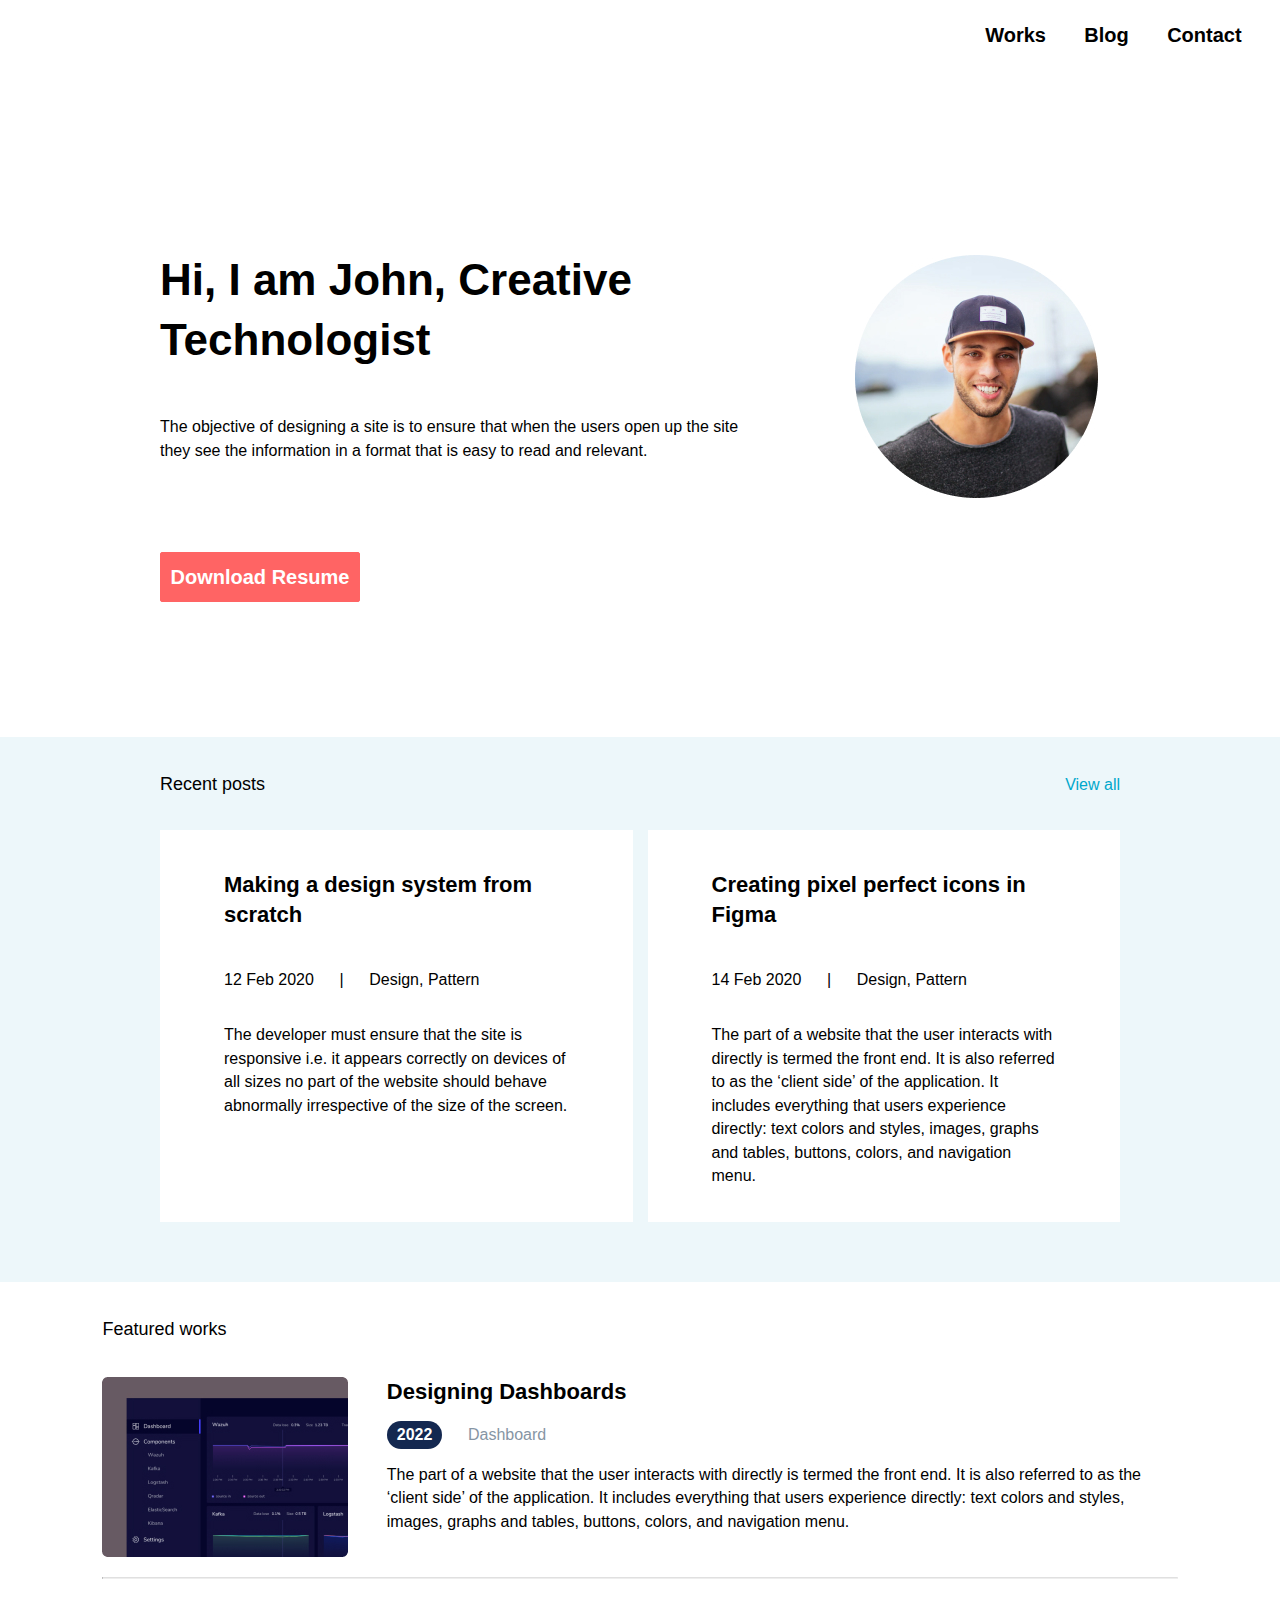
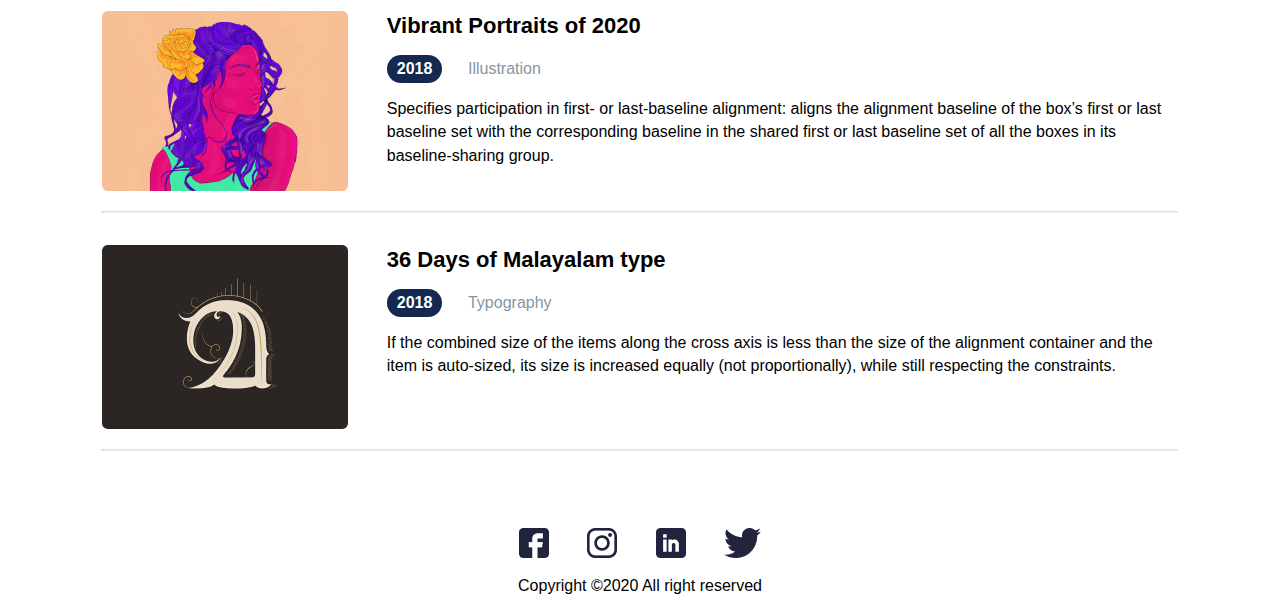
==== index.html @ e94f2666 "Home page ready" ====
<!DOCTYPE html>
<html class="no-js" lang="en">
  <head>
    <meta charset="utf-8" />
    <link href="css/styles.css" rel="stylesheet" />
    <title>Portfolio</title>
    <meta name="viewport" content="width=device-width, initialscale=1.0" />
  </head>
  <body>
    <svg
      style="position: absolute; width: 0; height: 0; overflow: hidden"
      version="1.1"
      xmlns="http://www.w3.org/2000/svg"
      xmlns:xlink="http://www.w3.org/1999/xlink"
    >
      <defs>
        <symbol id="icon-menu" viewBox="0 0 24 24">
          <path
            d="M3 13h18c0.552 0 1-0.448 1-1s-0.448-1-1-1h-18c-0.552 0-1 0.448-1 1s0.448 1 1 1zM3 7h18c0.552 0 1-0.448 1-1s-0.448-1-1-1h-18c-0.552 0-1 0.448-1 1s0.448 1 1 1zM3 19h18c0.552 0 1-0.448 1-1s-0.448-1-1-1h-18c-0.552 0-1 0.448-1 1s0.448 1 1 1z"
          ></path>
        </symbol>
      </defs>
    </svg>
    <section id="hello">
      <div class="hello-flex-wrap">
        <div class="menu-wrap">
          <svg class="icon menu-icon"><use xlink:href="#icon-menu"></use></svg>
          <div class="flex-wrap-row menu-links">
            <a href="#works">Works</a>
            <a href="#blog">Blog</a>
            <a href="#contact">Contact</a>
          </div>
        </div>
        <div class="hello-grid">
          <div class="profile-photo">
            <picture>
              <source
                media="(min-width: 800px)"
                srcset="source/jpg/profile-max.jpg"
              />
              <img
                src="source/jpg/profile-min.jpg"
                alt="Something went wrong.."
              />
            </picture>
          </div>
          <p class="header-32 hello-header">
            Hi, I am John, Creative Technologist
          </p>
          <p class="margin-5-20 desc hello-desc">
            The objective of designing a site is to ensure that when the users
            open up the site they see the information in a format that is easy
            to read and relevant.
          </p>
          <div class="hello-btn">
            <button class="btn-red">Download Resume</button>
          </div>
        </div>
      </div>
    </section>
    <section id="posts">
      <div class="flex-wrap-column flex-centered">
        <div class="flex-wrap-row posts-head-row">
          <p class="desc font-s18">Recent posts</p>
          <p class="desc posts-link">View all</p>
        </div>
        <div class="posts-wrap">
          <div class="post">
            <p class="header-22">Making a design system from scratch</p>
            <div class="flex-wrap-row">
              <p id="post_date" class="desc margin-r">12 Feb 2020</p>
              <p class="desc margin-r">|</p>
              <p class="desc margin-r">Design, Pattern</p>
            </div>
            <p class="desc">
              The developer must ensure that the site is responsive i.e. it
              appears correctly on devices of all sizes no part of the website
              should behave abnormally irrespective of the size of the screen.
            </p>
          </div>
          <div class="post">
            <p class="header-22">Creating pixel perfect icons in Figma</p>
            <div class="flex-wrap-row">
              <p id="post_date" class="desc margin-r">14 Feb 2020</p>
              <p class="desc margin-r">|</p>
              <p class="desc margin-r">Design, Pattern</p>
            </div>
            <p class="desc">
              The part of a website that the user interacts with directly is
              termed the front end. It is also referred to as the ‘client side’
              of the application. It includes everything that users experience
              directly: text colors and styles, images, graphs and tables,
              buttons, colors, and navigation menu.
            </p>
          </div>
        </div>
      </div>
    </section>
    <section id="works">
      <div class="flex-wrap-column margin-l-r">
        <p class="desc font-s18 margin-t-b centered works-header">
          Featured works
        </p>
        <div class="flex-wrap-column">
          <div class="work-wrap">
            <picture class="work-pic centered">
              <source
                media="(min-width: 800px)"
                srcset="source/jpg/work1-min.jpg"
              />
              <img src="source/jpg/work1.jpg" alt="Designing Dashboards" />
            </picture>
            <div class="flex-wrap-column">
              <p class="header-22 no-margin">Designing Dashboards</p>
              <div class="flex-wrap-row justify-left">
                <span class="rounded text-white margin-r">2022</span>
                <p class="desc text-faded margin-r">Dashboard</p>
              </div>
              <p class="desc no-margin">
                The part of a website that the user interacts with directly is
                termed the front end. It is also referred to as the ‘client
                side’ of the application. It includes everything that users
                experience directly: text colors and styles, images, graphs and
                tables, buttons, colors, and navigation menu.
              </p>
            </div>
          </div>
          <hr />
        </div>

        <div class="flex-wrap-column hided-work">
          <div class="work-wrap">
            <picture class="work-pic centered">
              <source
                media="(min-width: 800px)"
                srcset="source/jpg/work2.jpg"
              />
              <img src="source/jpg/work2.jpg" alt="Vibrant Portraits" />
            </picture>
            <div class="flex-wrap-column">
              <p class="header-22 no-margin">Vibrant Portraits of 2020</p>
              <div class="flex-wrap-row justify-left">
                <span class="rounded text-white margin-r">2018</span>
                <p class="desc text-faded margin-r">Illustration</p>
              </div>
              <p class="desc no-margin">
                Specifies participation in first- or last-baseline alignment:
                aligns the alignment baseline of the box’s first or last
                baseline set with the corresponding baseline in the shared first
                or last baseline set of all the boxes in its baseline-sharing
                group.
              </p>
            </div>
          </div>
          <hr />
        </div>

        <div class="flex-wrap-column hided-work">
          <div class="work-wrap">
            <picture class="work-pic centered">
              <source
                media="(min-width: 800px)"
                srcset="source/jpg/work3.jpg"
              />
              <img src="source/jpg/work3.jpg" alt="36 Days" />
            </picture>
            <div class="flex-wrap-column">
              <p class="header-22 no-margin">36 Days of Malayalam type</p>
              <div class="flex-wrap-row justify-left">
                <span class="rounded text-white margin-r">2018</span>
                <p class="desc text-faded margin-r">Typography</p>
              </div>
              <p class="desc no-margin">
                If the combined size of the items along the cross axis is less
                than the size of the alignment container and the item is
                auto-sized, its size is increased equally (not proportionally),
                while still respecting the constraints.
              </p>
            </div>
          </div>
          <hr />
        </div>
      </div>
    </section>
    <section id="footer">
      <footer class="flex-wrap-column flex-centered">
        <div class="empty-5"></div>
        <div class="flex-wrap-row social-links">
          <img
            class="social-icon"
            src="./source/jpg/icons/fb.jpg"
            alt="Fb link"
          />
          <img
            class="social-icon"
            src="./source/jpg/icons/insta.jpg"
            alt="Insta link"
          />
          <img
            class="social-icon"
            src="./source/jpg/icons/linkedin.jpg"
            alt="Linkedin link"
          />
          <img
            class="social-icon"
            src="./source/jpg/icons/twitter.jpg"
            alt="Twitter link"
          />
        </div>
        <p class="desc">Copyright ©2020 All right reserved</p>
      </footer>
    </section>
  </body>
</html>
---- css/styles.css ----
@font-face {
  font-family: "Heebo";
  src: url("../fonts/Heebo/static/Heebo-Regular.ttf") format("ttf");
  font-weight: normal;
  font-style: normal;
  font-display: fallback;
}

:root {
  --MainFont: "Heebo", sans-serif;
}

html,
body {
  margin: 0;
  padding: 0;
  height: 100%;
  font-family: var(--MainFont);
}

.flex-wrap-column {
  display: flex;
  flex-direction: column;
}

.flex-centered {
  align-items: center;
}

.flex-just-center{
  justify-content: center;
}

.flex-wrap-row {
  display: flex;
  flex-direction: row;
  align-items: center;
}

.hided-work{
  display: none;
}

@media (min-width: 800px){
  .hided-work{
    display: flex;
  }
}

.desc {
  font-size: 16px;
  font-weight: 400;
  line-height: 23.5px;
}

.margin-5-20 {
  margin: 5vh 20vw;
}

.margin-t {
  margin-top: 2em;
}

.margin-l-r{
  margin: 0 8vw;
}

.margin-r {
  margin-right: 2vw;
}

.margin-t-b {
  margin: 2em 0;
}

@media (min-width: 800px){
  .no-margin{
    margin: 0;
  }
}

.centered {
  align-self: center;
}

.hello-flex-wrap{
  display: flex;
  flex-direction: column;
  align-items: center;
}

.justify-left {
  justify-content: flex-start;
}

.menu-wrap {
  display: flex;
  flex-direction: row-reverse;
  height: 70px;
  min-width: 100%;
  align-items: center;
}

.menu-links{
  display: none;
}

.menu-links > a{
  outline: none;
  text-decoration: none;
  margin-right: 3vw;
  color: #000;
  font-size: 20px;
  font-weight: 600;
  line-height: 30px;
}

@media (min-width: 800px){
  .menu-links{
    display: flex;
    justify-content: right;
  }
}

.icon {
  display: inline;
  width: 30px;
  height: 30px;
  stroke-width: 0;
  stroke: currentColor;
  fill: currentColor;
  margin: 0 5vw 0 0;
}

.menu-icon {
  color: black;
}

@media (min-width: 800px){
  .menu-icon{
    display: none;
  }
}

.hello-grid{
  display: flex;
  flex-direction: column;
  align-items: center;
}

@media (min-width: 800px){
  .hello-grid{
    display: grid;
    grid-template-columns: 70% 30%;
    width: 75%;
    margin-top: 20vh;
    margin-bottom: 10vh;
  }
}

.profile-photo {
  margin: 5vh;
}

@media (min-width: 800px){
  .profile-photo{
    grid-row: 1 / span 2;
    grid-column: 2;
    margin: auto;
    align-self: baseline;
  }
}

.header-32 {
  font-size: 32px;
  font-weight: 700;
  line-height: 40px;
  text-align: center;
  margin: 0 20vw;
}

.hello-btn {
  margin: 2vh 0 5vh 0;
}

.hello-desc{
  text-align: center;
}

@media (min-width: 800px){
  .hello-header{
    margin-left: 0;
    margin-right: 8vh;
    text-align: left;
    font-size: 44px;
    font-weight: 700;
    line-height: 60px;
  }

  .hello-desc{
    margin-left: 0;
    margin-right: 10vh;
    text-align: left;
  }

  .hello-btn{
    grid-row: 3;
    margin: 5vh 0 5vh;
  }
}

.btn-red {
  width: 200px;
  height: 50px;
  align-self: center;
  align-content: center;
  color: #fff;
  font-size: 20px;
  font-weight: 600;
  line-height: 30px;
  font-style: normal;
  border: 1px solid #ff6464;
  background-color: #ff6464;
  border-radius: 2px;
}

#posts {
  background-color: #edf7fa;
}

.posts-wrap {
  display: grid;
  gap: 15px;
  grid-template-columns: repeat(auto-fit, minmax(300px, 1fr));
  justify-content: center;
  padding: 15px;
  margin-bottom: 5vh;
}

@media (min-width: 1050px){
  .posts-wrap{
    max-width: 75vw;
  }
}

.posts-head-row{
  justify-content: center;
  margin-top: 2vh;
}

@media (min-width: 1050px){
  .posts-head-row{
    width: 75vw;
    justify-content: flex-start;
    align-items: center;
  }
}

.posts-link{
  display: none;
  color: #00A8CC;
}

@media (min-width: 1050px){
  .posts-link{
    display: inline;
    margin-left: auto;
  }
}

.post {
  display: flex;
  flex-direction: column;
  background-color: #fff;
  padding: 2vh 5vw;
}

@media (min-width: 800px){
  .works-header{
    align-self: start;
  }
}

.work-wrap{
  display: flex;
  flex-direction: column;
}

@media (min-width: 800px){
  .work-wrap{
    flex-direction: row;
  }
}

@media (min-width: 800px){
  .work-pic{
    margin-right: 3vw;
  }
}

.font-s18 {
  font-size: 18px;
}

.header-22 {
  font-size: 22px;
  font-weight: 700;
  line-height: 30px;
}

.rounded {
  background-color: #142850;
  padding: 5px 10px;
  border-radius: 16px;
  font-weight: bold;
}

.text-white {
  color: #fff;
}

.text-faded {
  color: #8695a4;
}

hr{
  border-top: 1px solid #E0E0E0;
  margin: 1em 0 2em 0;
}

.empty-5{
  height: 5vh;
}

.social-icon{
  size: 30px;
}

.social-links{
  min-width: 280px;
  justify-content: space-around;
}
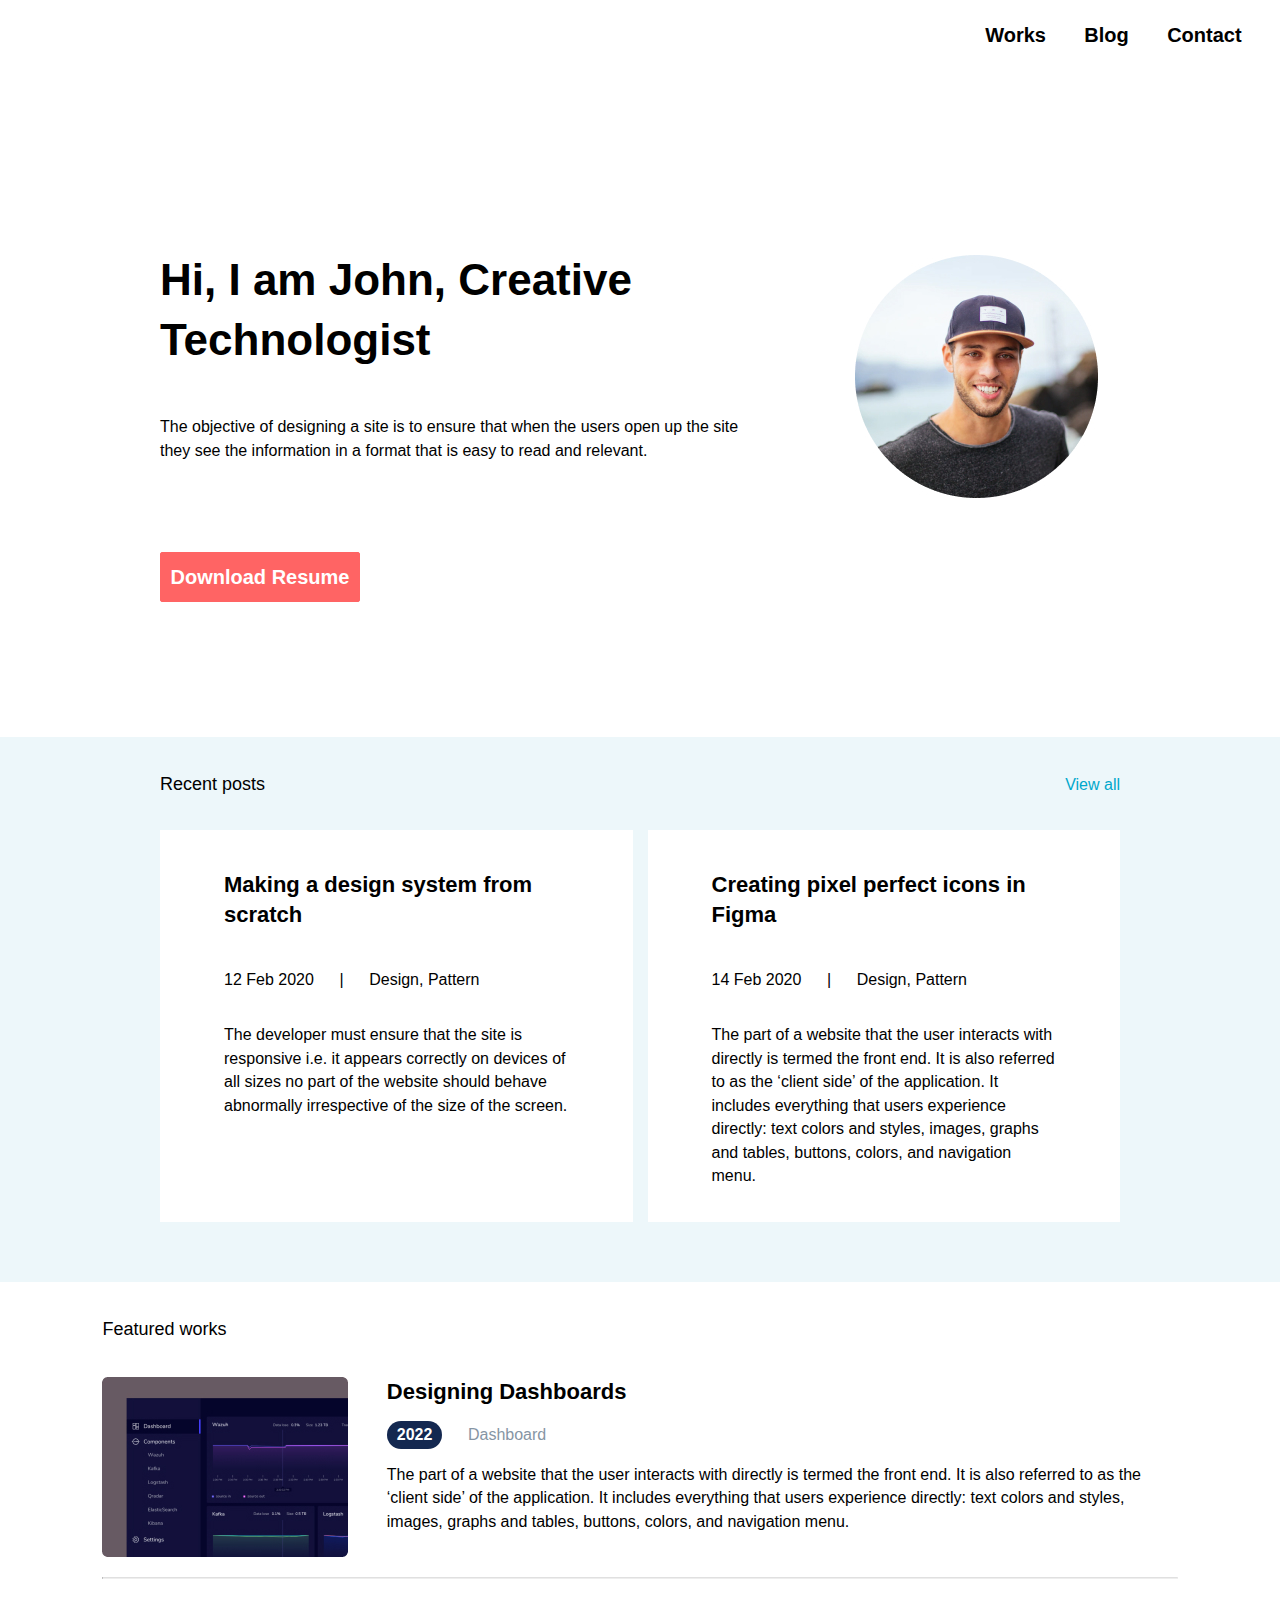
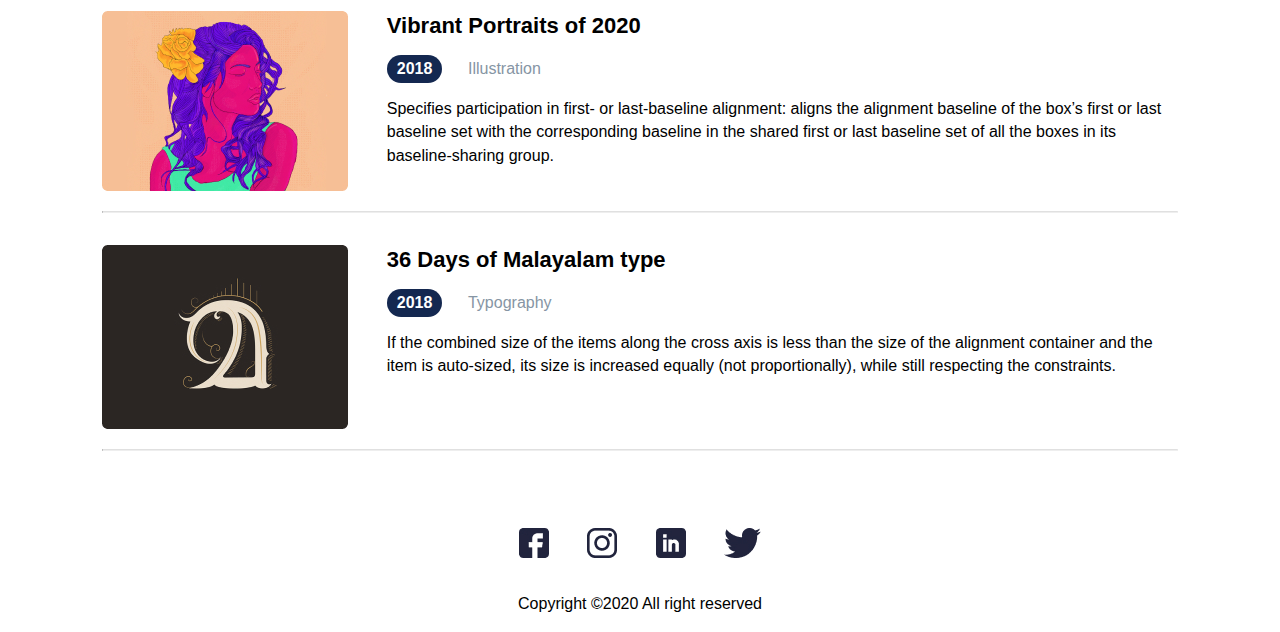
==== commit 6b1c16d7: "Blog page ready" ====
--- a/index.html
+++ b/index.html
@@ -2,7 +2,7 @@
 <html class="no-js" lang="en">
   <head>
     <meta charset="utf-8" />
-    <link href="css/styles.css" rel="stylesheet" />
+    <link href="css/index.css" rel="stylesheet" />
     <title>Portfolio</title>
     <meta name="viewport" content="width=device-width, initialscale=1.0" />
   </head>
@@ -27,7 +27,7 @@
           <svg class="icon menu-icon"><use xlink:href="#icon-menu"></use></svg>
           <div class="flex-wrap-row menu-links">
             <a href="#works">Works</a>
-            <a href="#blog">Blog</a>
+            <a href="blog.html">Blog</a>
             <a href="#contact">Contact</a>
           </div>
         </div>
--- a/css/index.css
+++ b/css/index.css
@@ -0,0 +1,343 @@
+@font-face {
+  font-family: "Heebo";
+  src: url("../fonts/Heebo/static/Heebo-Regular.ttf") format("ttf");
+  font-weight: normal;
+  font-style: normal;
+  font-display: fallback;
+}
+
+:root {
+  --MainFont: "Heebo", sans-serif;
+}
+
+html,
+body {
+  margin: 0;
+  padding: 0;
+  height: 100%;
+  font-family: var(--MainFont);
+}
+
+.flex-wrap-column {
+  display: flex;
+  flex-direction: column;
+}
+
+.flex-centered {
+  align-items: center;
+}
+
+.flex-just-center{
+  justify-content: center;
+}
+
+.flex-wrap-row {
+  display: flex;
+  flex-direction: row;
+  align-items: center;
+}
+
+.hided-work{
+  display: none;
+}
+
+@media (min-width: 800px){
+  .hided-work{
+    display: flex;
+  }
+}
+
+.desc {
+  font-size: 16px;
+  font-weight: 400;
+  line-height: 23.5px;
+}
+
+.margin-5-20 {
+  margin: 5vh 20vw;
+}
+
+.margin-t {
+  margin-top: 2em;
+}
+
+.margin-l-r{
+  margin: 0 8vw;
+}
+
+.margin-r {
+  margin-right: 2vw;
+}
+
+.margin-t-b {
+  margin: 2em 0;
+}
+
+@media (min-width: 800px){
+  .no-margin{
+    margin: 0;
+  }
+}
+
+.centered {
+  align-self: center;
+}
+
+.hello-flex-wrap{
+  display: flex;
+  flex-direction: column;
+  align-items: center;
+}
+
+.justify-left {
+  justify-content: flex-start;
+}
+
+.menu-wrap {
+  display: flex;
+  flex-direction: row-reverse;
+  height: 70px;
+  min-width: 100%;
+  align-items: center;
+}
+
+.menu-links{
+  display: none;
+}
+
+.menu-links > a{
+  outline: none;
+  text-decoration: none;
+  margin-right: 3vw;
+  color: #000;
+  font-size: 20px;
+  font-weight: 600;
+  line-height: 30px;
+}
+
+@media (min-width: 800px){
+  .menu-links{
+    display: flex;
+    justify-content: right;
+  }
+}
+
+.icon {
+  display: inline;
+  width: 30px;
+  height: 30px;
+  stroke-width: 0;
+  stroke: currentColor;
+  fill: currentColor;
+  margin: 0 5vw 0 0;
+}
+
+.menu-icon {
+  color: black;
+}
+
+@media (min-width: 800px){
+  .menu-icon{
+    display: none;
+  }
+}
+
+.hello-grid{
+  display: flex;
+  flex-direction: column;
+  align-items: center;
+}
+
+@media (min-width: 800px){
+  .hello-grid{
+    display: grid;
+    grid-template-columns: 70% 30%;
+    width: 75%;
+    margin-top: 20vh;
+    margin-bottom: 10vh;
+  }
+}
+
+.profile-photo {
+  margin: 5vh;
+}
+
+@media (min-width: 800px){
+  .profile-photo{
+    grid-row: 1 / span 2;
+    grid-column: 2;
+    margin: auto;
+    align-self: baseline;
+  }
+}
+
+.header-32 {
+  font-size: 32px;
+  font-weight: 700;
+  line-height: 40px;
+  text-align: center;
+  margin: 0 20vw;
+}
+
+.hello-btn {
+  margin: 2vh 0 5vh 0;
+}
+
+.hello-desc{
+  text-align: center;
+}
+
+@media (min-width: 800px){
+  .hello-header{
+    margin-left: 0;
+    margin-right: 8vh;
+    text-align: left;
+    font-size: 44px;
+    font-weight: 700;
+    line-height: 60px;
+  }
+
+  .hello-desc{
+    margin-left: 0;
+    margin-right: 10vh;
+    text-align: left;
+  }
+
+  .hello-btn{
+    grid-row: 3;
+    margin: 5vh 0 5vh;
+  }
+}
+
+.btn-red {
+  width: 200px;
+  height: 50px;
+  align-self: center;
+  align-content: center;
+  color: #fff;
+  font-size: 20px;
+  font-weight: 600;
+  line-height: 30px;
+  font-style: normal;
+  border: 1px solid #ff6464;
+  background-color: #ff6464;
+  border-radius: 2px;
+}
+
+#posts {
+  background-color: #edf7fa;
+}
+
+.posts-wrap {
+  display: grid;
+  gap: 15px;
+  grid-template-columns: repeat(auto-fit, minmax(300px, 1fr));
+  justify-content: center;
+  padding: 15px;
+  margin-bottom: 5vh;
+}
+
+@media (min-width: 1050px){
+  .posts-wrap{
+    max-width: 75vw;
+  }
+}
+
+.posts-head-row{
+  justify-content: center;
+  margin-top: 2vh;
+}
+
+@media (min-width: 1050px){
+  .posts-head-row{
+    width: 75vw;
+    justify-content: flex-start;
+    align-items: center;
+  }
+}
+
+.posts-link{
+  display: none;
+  color: #00A8CC;
+}
+
+@media (min-width: 1050px){
+  .posts-link{
+    display: inline;
+    margin-left: auto;
+  }
+}
+
+.post {
+  display: flex;
+  flex-direction: column;
+  background-color: #fff;
+  padding: 2vh 5vw;
+}
+
+@media (min-width: 800px){
+  .works-header{
+    align-self: start;
+  }
+}
+
+.work-wrap{
+  display: flex;
+  flex-direction: column;
+}
+
+@media (min-width: 800px){
+  .work-wrap{
+    flex-direction: row;
+  }
+}
+
+@media (min-width: 800px){
+  .work-pic{
+    margin-right: 3vw;
+  }
+}
+
+.font-s18 {
+  font-size: 18px;
+}
+
+.header-22 {
+  font-size: 22px;
+  font-weight: 700;
+  line-height: 30px;
+}
+
+.rounded {
+  background-color: #142850;
+  padding: 5px 10px;
+  border-radius: 16px;
+  font-weight: bold;
+}
+
+.text-white {
+  color: #fff;
+}
+
+.text-faded {
+  color: #8695a4;
+}
+
+hr{
+  border-top: 1px solid #E0E0E0;
+  margin: 1em 0 2em 0;
+}
+
+.empty-5{
+  height: 5vh;
+}
+
+.social-icon{
+  size: 30px;
+}
+
+.social-links{
+  min-width: 280px;
+  justify-content: space-around;
+  margin-bottom: 2vh;
+}
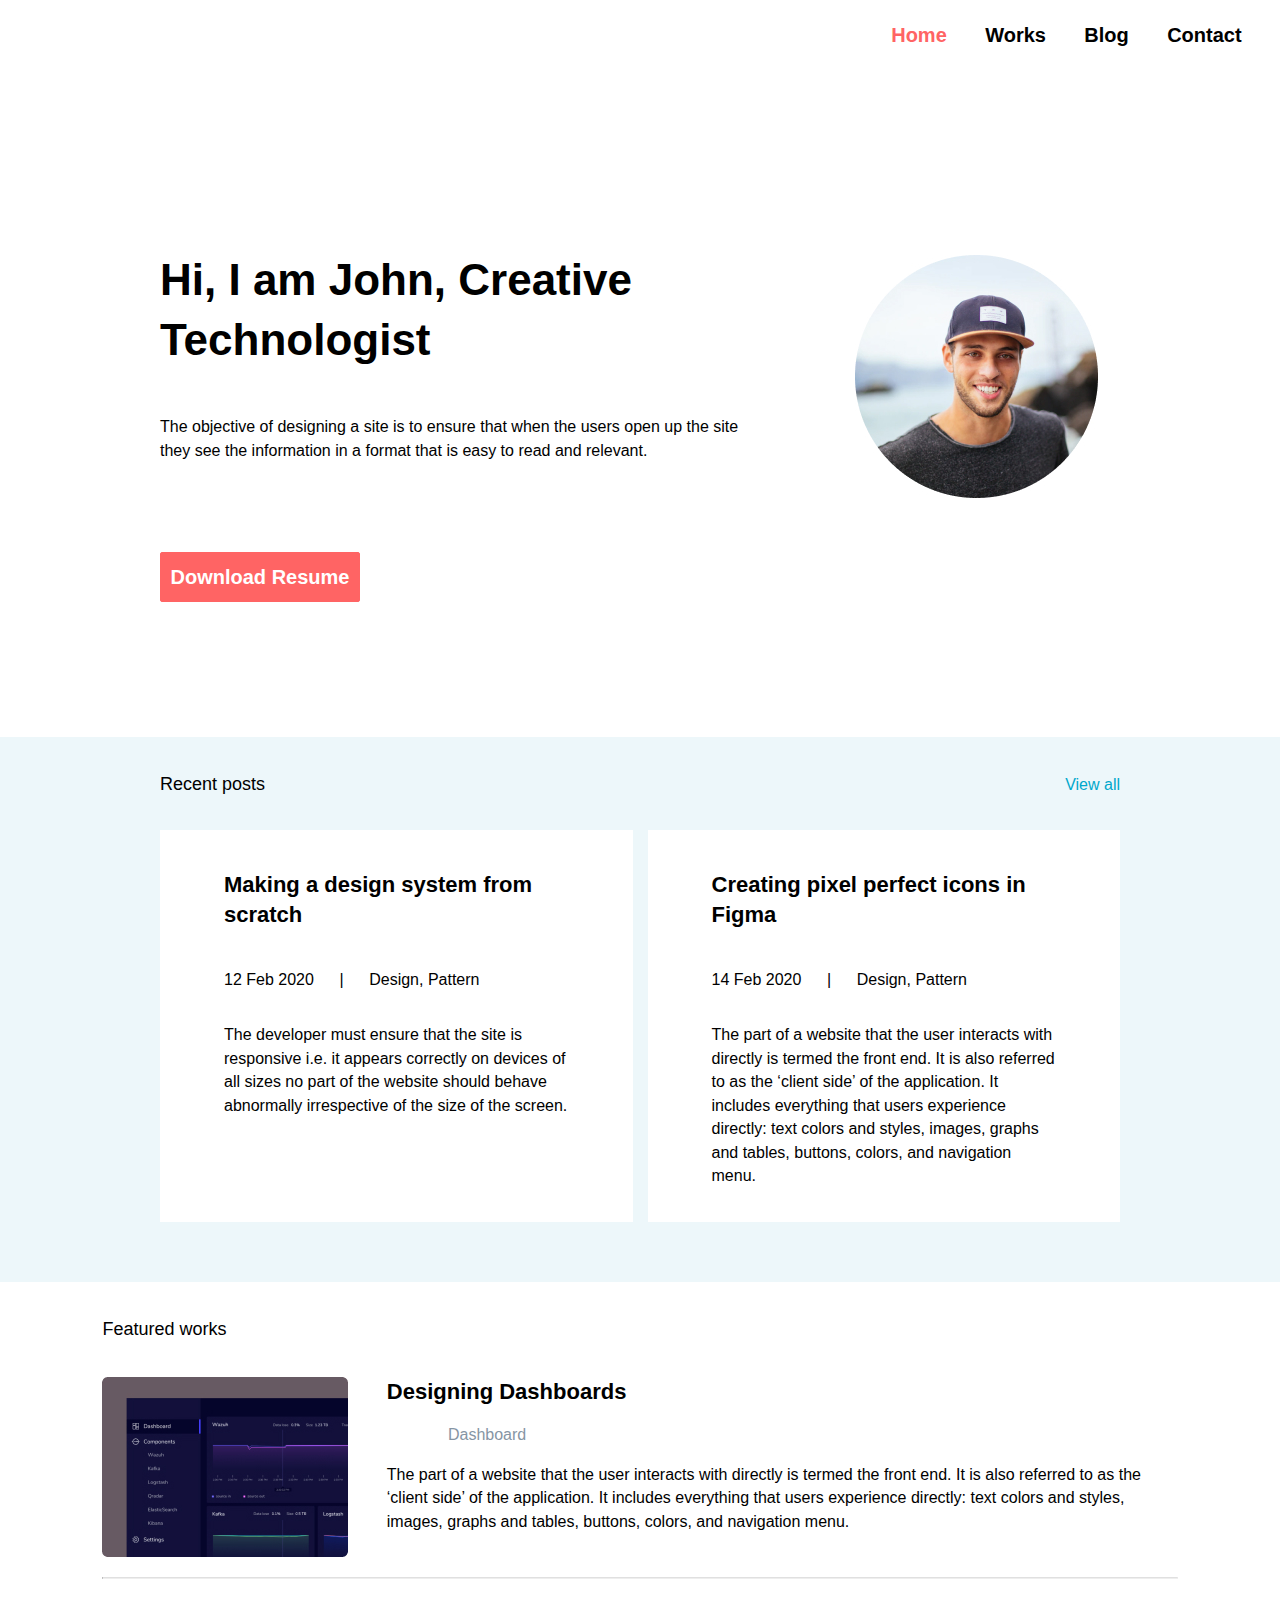
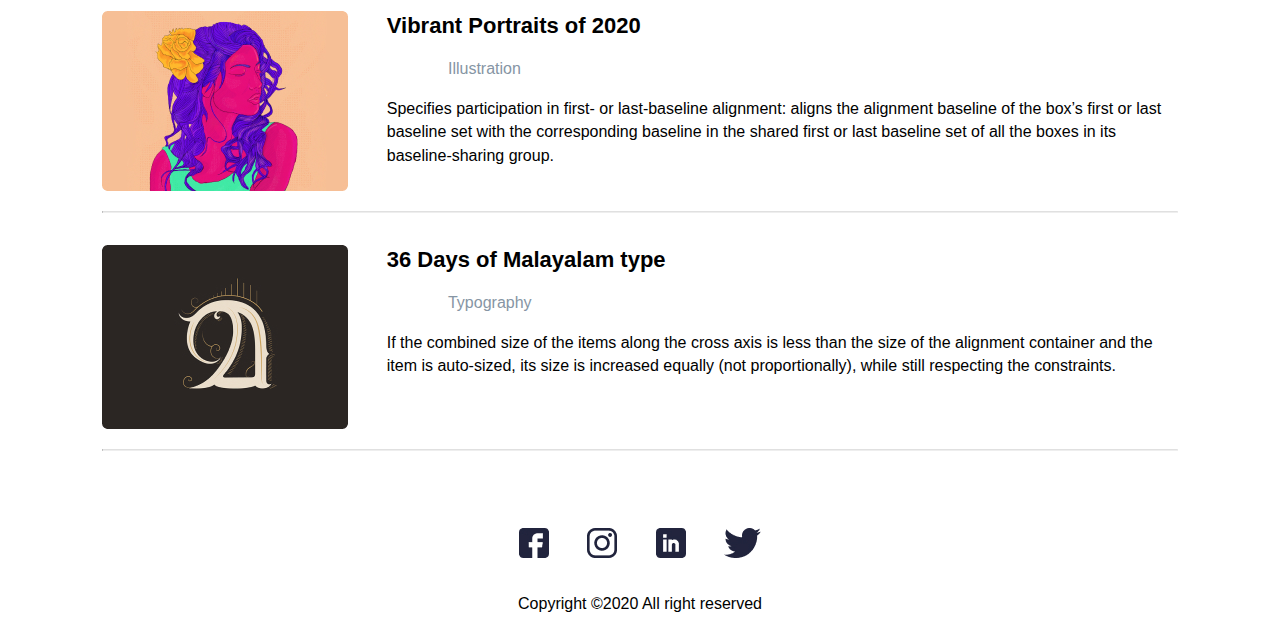
==== commit e4fc2d35: "Template ready" ====
--- a/index.html
+++ b/index.html
@@ -26,9 +26,10 @@
         <div class="menu-wrap">
           <svg class="icon menu-icon"><use xlink:href="#icon-menu"></use></svg>
           <div class="flex-wrap-row menu-links">
-            <a href="#works">Works</a>
+            <a href="index.html" id="current-link">Home</a>
+            <a href="work.html">Works</a>
             <a href="blog.html">Blog</a>
-            <a href="#contact">Contact</a>
+            <a href="contact.html">Contact</a>
           </div>
         </div>
         <div class="hello-grid">
--- a/css/index.css
+++ b/css/index.css
@@ -27,7 +27,7 @@
   align-items: center;
 }
 
-.flex-just-center{
+.flex-just-center {
   justify-content: center;
 }
 
@@ -37,12 +37,12 @@
   align-items: center;
 }
 
-.hided-work{
+.hided-work {
   display: none;
 }
 
-@media (min-width: 800px){
-  .hided-work{
+@media (min-width: 800px) {
+  .hided-work {
     display: flex;
   }
 }
@@ -61,7 +61,7 @@
   margin-top: 2em;
 }
 
-.margin-l-r{
+.margin-l-r {
   margin: 0 8vw;
 }
 
@@ -73,8 +73,8 @@
   margin: 2em 0;
 }
 
-@media (min-width: 800px){
-  .no-margin{
+@media (min-width: 800px) {
+  .no-margin {
     margin: 0;
   }
 }
@@ -83,7 +83,7 @@
   align-self: center;
 }
 
-.hello-flex-wrap{
+.hello-flex-wrap {
   display: flex;
   flex-direction: column;
   align-items: center;
@@ -101,11 +101,11 @@
   align-items: center;
 }
 
-.menu-links{
+.menu-links {
   display: none;
 }
 
-.menu-links > a{
+.menu-links > a {
   outline: none;
   text-decoration: none;
   margin-right: 3vw;
@@ -115,11 +115,15 @@
   line-height: 30px;
 }
 
-@media (min-width: 800px){
-  .menu-links{
+@media (min-width: 800px) {
+  .menu-links {
     display: flex;
     justify-content: right;
   }
+}
+
+#current-link {
+  color: #ff6464;
 }
 
 .icon {
@@ -136,20 +140,20 @@
   color: black;
 }
 
-@media (min-width: 800px){
-  .menu-icon{
+@media (min-width: 800px) {
+  .menu-icon {
     display: none;
   }
 }
 
-.hello-grid{
-  display: flex;
-  flex-direction: column;
-  align-items: center;
-}
-
-@media (min-width: 800px){
-  .hello-grid{
+.hello-grid {
+  display: flex;
+  flex-direction: column;
+  align-items: center;
+}
+
+@media (min-width: 800px) {
+  .hello-grid {
     display: grid;
     grid-template-columns: 70% 30%;
     width: 75%;
@@ -162,8 +166,8 @@
   margin: 5vh;
 }
 
-@media (min-width: 800px){
-  .profile-photo{
+@media (min-width: 800px) {
+  .profile-photo {
     grid-row: 1 / span 2;
     grid-column: 2;
     margin: auto;
@@ -183,12 +187,12 @@
   margin: 2vh 0 5vh 0;
 }
 
-.hello-desc{
+.hello-desc {
   text-align: center;
 }
 
-@media (min-width: 800px){
-  .hello-header{
+@media (min-width: 800px) {
+  .hello-header {
     margin-left: 0;
     margin-right: 8vh;
     text-align: left;
@@ -197,13 +201,13 @@
     line-height: 60px;
   }
 
-  .hello-desc{
+  .hello-desc {
     margin-left: 0;
     margin-right: 10vh;
     text-align: left;
   }
 
-  .hello-btn{
+  .hello-btn {
     grid-row: 3;
     margin: 5vh 0 5vh;
   }
@@ -237,32 +241,32 @@
   margin-bottom: 5vh;
 }
 
-@media (min-width: 1050px){
-  .posts-wrap{
+@media (min-width: 1050px) {
+  .posts-wrap {
     max-width: 75vw;
   }
 }
 
-.posts-head-row{
+.posts-head-row {
   justify-content: center;
   margin-top: 2vh;
 }
 
-@media (min-width: 1050px){
-  .posts-head-row{
+@media (min-width: 1050px) {
+  .posts-head-row {
     width: 75vw;
     justify-content: flex-start;
     align-items: center;
   }
 }
 
-.posts-link{
+.posts-link {
   display: none;
-  color: #00A8CC;
-}
-
-@media (min-width: 1050px){
-  .posts-link{
+  color: #00a8cc;
+}
+
+@media (min-width: 1050px) {
+  .posts-link {
     display: inline;
     margin-left: auto;
   }
@@ -275,25 +279,25 @@
   padding: 2vh 5vw;
 }
 
-@media (min-width: 800px){
-  .works-header{
+@media (min-width: 800px) {
+  .works-header {
     align-self: start;
   }
 }
 
-.work-wrap{
-  display: flex;
-  flex-direction: column;
-}
-
-@media (min-width: 800px){
-  .work-wrap{
+.work-wrap {
+  display: flex;
+  flex-direction: column;
+}
+
+@media (min-width: 800px) {
+  .work-wrap {
     flex-direction: row;
   }
 }
 
-@media (min-width: 800px){
-  .work-pic{
+@media (min-width: 800px) {
+  .work-pic {
     margin-right: 3vw;
   }
 }
@@ -308,7 +312,7 @@
   line-height: 30px;
 }
 
-.rounded {
+.rounded-span {
   background-color: #142850;
   padding: 5px 10px;
   border-radius: 16px;
@@ -323,20 +327,20 @@
   color: #8695a4;
 }
 
-hr{
-  border-top: 1px solid #E0E0E0;
+hr {
+  border-top: 1px solid #e0e0e0;
   margin: 1em 0 2em 0;
 }
 
-.empty-5{
+.empty-5 {
   height: 5vh;
 }
 
-.social-icon{
+.social-icon {
   size: 30px;
 }
 
-.social-links{
+.social-links {
   min-width: 280px;
   justify-content: space-around;
   margin-bottom: 2vh;
